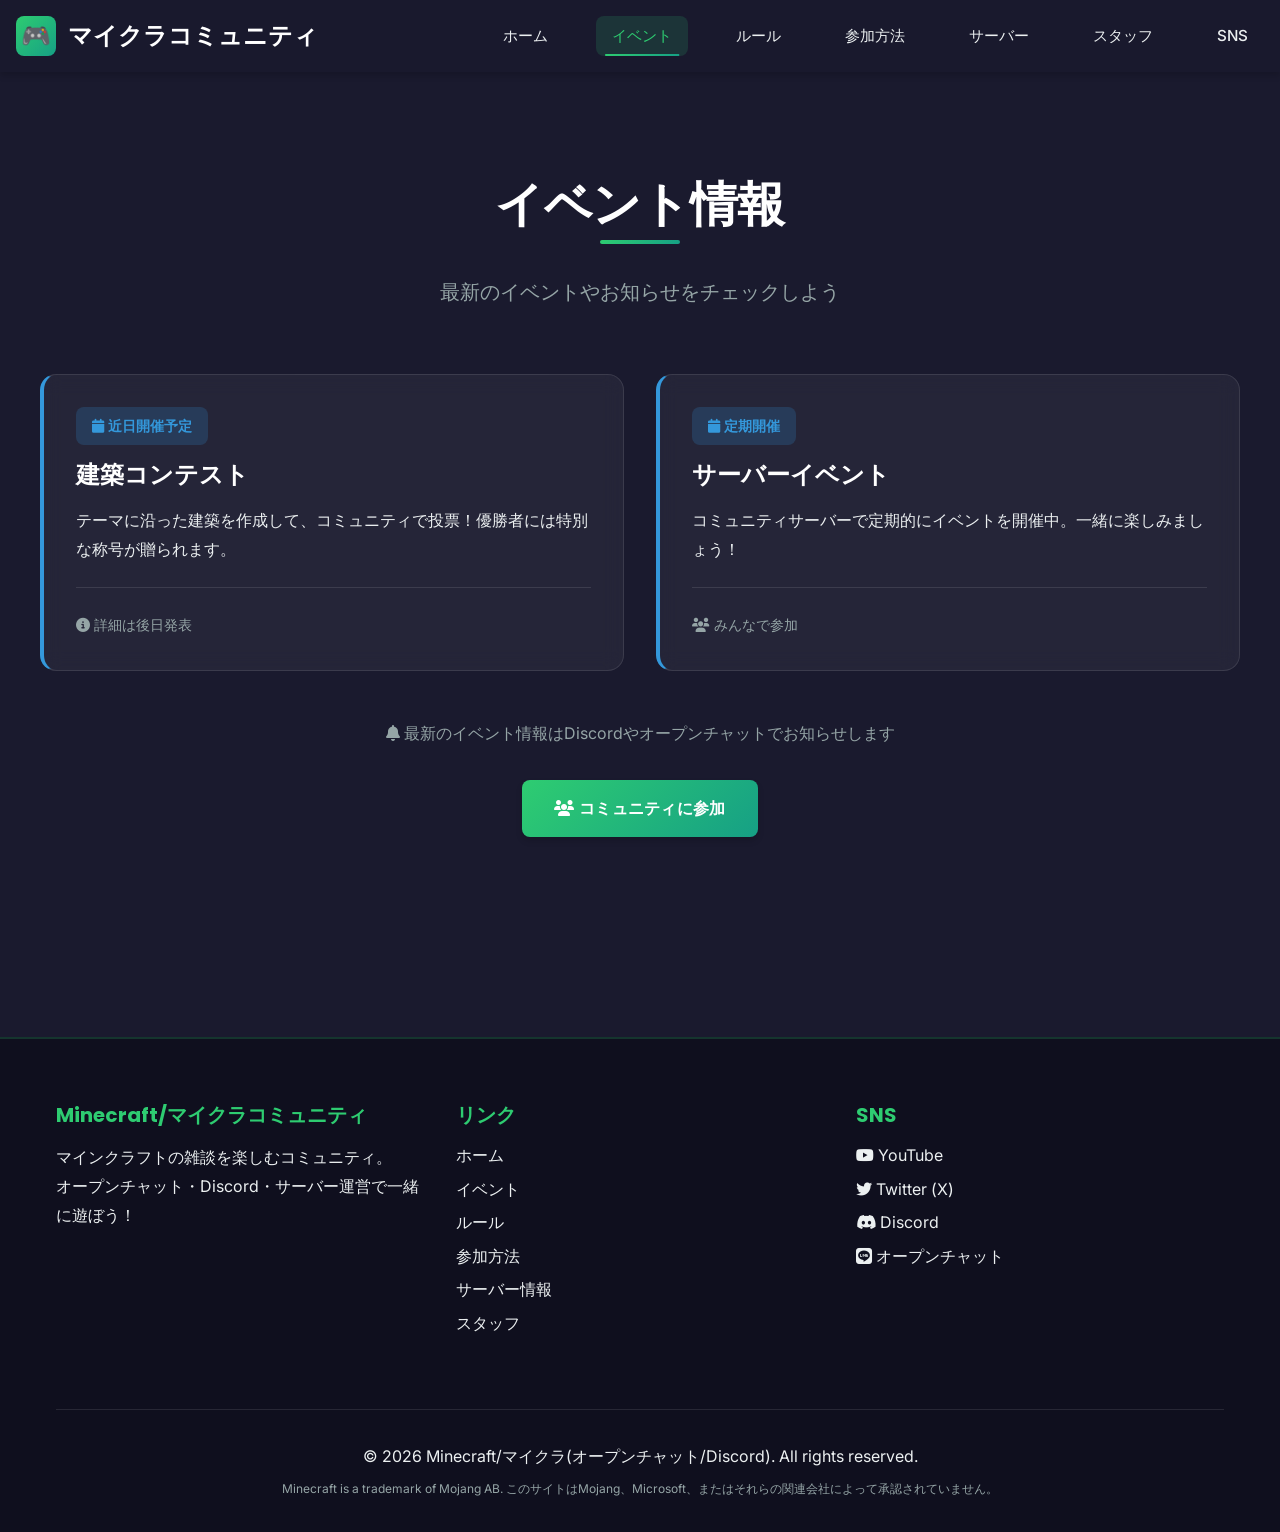
==== events.html @ e48aacde "ファイル分け" ====
<!DOCTYPE html>
<html lang="ja">
<head>
    <meta charset="UTF-8">
    <meta name="viewport" content="width=device-width, initial-scale=1.0">
    <meta name="description" content="マインクラフトコミュニティのイベント情報。最新のイベントやお知らせをチェック！">
    <meta name="keywords" content="マインクラフト,Minecraft,イベント,コミュニティ">
    
    <!-- OGP -->
    <meta property="og:title" content="イベント情報 - Minecraft/マイクラコミュニティ">
    <meta property="og:description" content="マインクラフトコミュニティの最新イベント情報">
    <meta property="og:type" content="website">
    
    <title>イベント情報 - Minecraft/マイクラコミュニティ</title>
    
    <!-- Font Awesome -->
    <link rel="stylesheet" href="https://cdnjs.cloudflare.com/ajax/libs/font-awesome/6.5.1/css/all.min.css">
    
    <!-- Main CSS -->
    <link rel="stylesheet" href="css/main.css">
</head>
<body>

    <!-- ヘッダー -->
    <header class="header">
        <div class="header__container">
            <a href="index.html" class="header__logo">
                <div class="header__logo-icon">🎮</div>
                <span>マイクラコミュニティ</span>
            </a>
            
            <nav class="nav">
                <ul class="nav__list">
                    <li class="nav__item"><a href="index.html" class="nav__link">ホーム</a></li>
                    <li class="nav__item"><a href="events.html" class="nav__link active">イベント</a></li>
                    <li class="nav__item"><a href="rules.html" class="nav__link">ルール</a></li>
                    <li class="nav__item"><a href="join.html" class="nav__link">参加方法</a></li>
                    <li class="nav__item"><a href="server.html" class="nav__link">サーバー</a></li>
                    <li class="nav__item"><a href="staff.html" class="nav__link">スタッフ</a></li>
                    <li class="nav__item"><a href="sns.html" class="nav__link">SNS</a></li>
                </ul>
            </nav>
            
            <button class="header__menu-toggle" aria-label="メニューを開く">
                <i class="fas fa-bars"></i>
            </button>
        </div>
    </header>

    <!-- イベント情報セクション -->
    <section class="section section--light" style="margin-top: 80px;">
        <div class="section__container">
            <header class="section__header scroll-reveal">
                <h2 class="section__title">イベント情報</h2>
                <p class="section__subtitle">最新のイベントやお知らせをチェックしよう</p>
            </header>
            
            <div class="section__content grid grid-2 scroll-reveal">
                <div class="card card--event hover-lift">
                    <span class="card__date"><i class="fas fa-calendar"></i> 近日開催予定</span>
                    <h3 class="card__title">建築コンテスト</h3>
                    <p class="card__description">テーマに沿った建築を作成して、コミュニティで投票！優勝者には特別な称号が贈られます。</p>
                    <div class="card__footer">
                        <small><i class="fas fa-info-circle"></i> 詳細は後日発表</small>
                    </div>
                </div>
                
                <div class="card card--event hover-lift">
                    <span class="card__date"><i class="fas fa-calendar"></i> 定期開催</span>
                    <h3 class="card__title">サーバーイベント</h3>
                    <p class="card__description">コミュニティサーバーで定期的にイベントを開催中。一緒に楽しみましょう！</p>
                    <div class="card__footer">
                        <small><i class="fas fa-users"></i> みんなで参加</small>
                    </div>
                </div>
            </div>
            
            <div style="text-align: center; margin-top: 3rem;">
                <p style="color: var(--text-muted);">
                    <i class="fas fa-bell"></i> 最新のイベント情報はDiscordやオープンチャットでお知らせします
                </p>
                <div style="margin-top: 2rem;">
                    <a href="join.html" class="btn btn--primary">
                        <i class="fas fa-users"></i> コミュニティに参加
                    </a>
                </div>
            </div>
        </div>
    </section>

    <!-- フッター -->
    <footer class="footer">
        <div class="footer__container">
            <div class="footer__content">
                <div class="footer__section">
                    <h3 class="footer__title">Minecraft/マイクラコミュニティ</h3>
                    <p>マインクラフトの雑談を楽しむコミュニティ。<br>オープンチャット・Discord・サーバー運営で一緒に遊ぼう！</p>
                </div>
                
                <div class="footer__section">
                    <h3 class="footer__title">リンク</h3>
                    <ul class="footer__links">
                        <li><a href="index.html">ホーム</a></li>
                        <li><a href="events.html">イベント</a></li>
                        <li><a href="rules.html">ルール</a></li>
                        <li><a href="join.html">参加方法</a></li>
                        <li><a href="server.html">サーバー情報</a></li>
                        <li><a href="staff.html">スタッフ</a></li>
                    </ul>
                </div>
                
                <div class="footer__section">
                    <h3 class="footer__title">SNS</h3>
                    <ul class="footer__links">
                        <li><a href="#"><i class="fab fa-youtube"></i> YouTube</a></li>
                        <li><a href="#"><i class="fab fa-twitter"></i> Twitter (X)</a></li>
                        <li><a href="#"><i class="fab fa-discord"></i> Discord</a></li>
                        <li><a href="#"><i class="fab fa-line"></i> オープンチャット</a></li>
                    </ul>
                </div>
            </div>
            
            <div class="footer__bottom">
                <p class="footer__copyright">
                    &copy; 2026 Minecraft/マイクラ(オープンチャット/Discord). All rights reserved.
                </p>
                <p style="font-size: 0.75rem; color: var(--text-muted); margin-top: 0.5rem;">
                    Minecraft is a trademark of Mojang AB. このサイトはMojang、Microsoft、またはそれらの関連会社によって承認されていません。
                </p>
            </div>
        </div>
    </footer>

    <!-- JavaScript -->
    <script src="js/main.js"></script>
</body>
</html>
---- css/main.css ----
/* ==========================================================================
   メインCSS - すべてのCSSファイルをインポート
   ========================================================================== */

/* Theme Layer */
@import url('theme/colors.css');

/* Base Layer */
@import url('base/reset.css');
@import url('base/typography.css');

/* Layout Layer */
@import url('layout/grid.css');
@import url('layout/header.css');
@import url('layout/footer.css');

/* Module Layer */
@import url('modules/navigation.css');
@import url('modules/hero.css');
@import url('modules/section.css');
@import url('modules/card.css');
@import url('modules/button.css');

/* State Layer */
@import url('state/state.css');
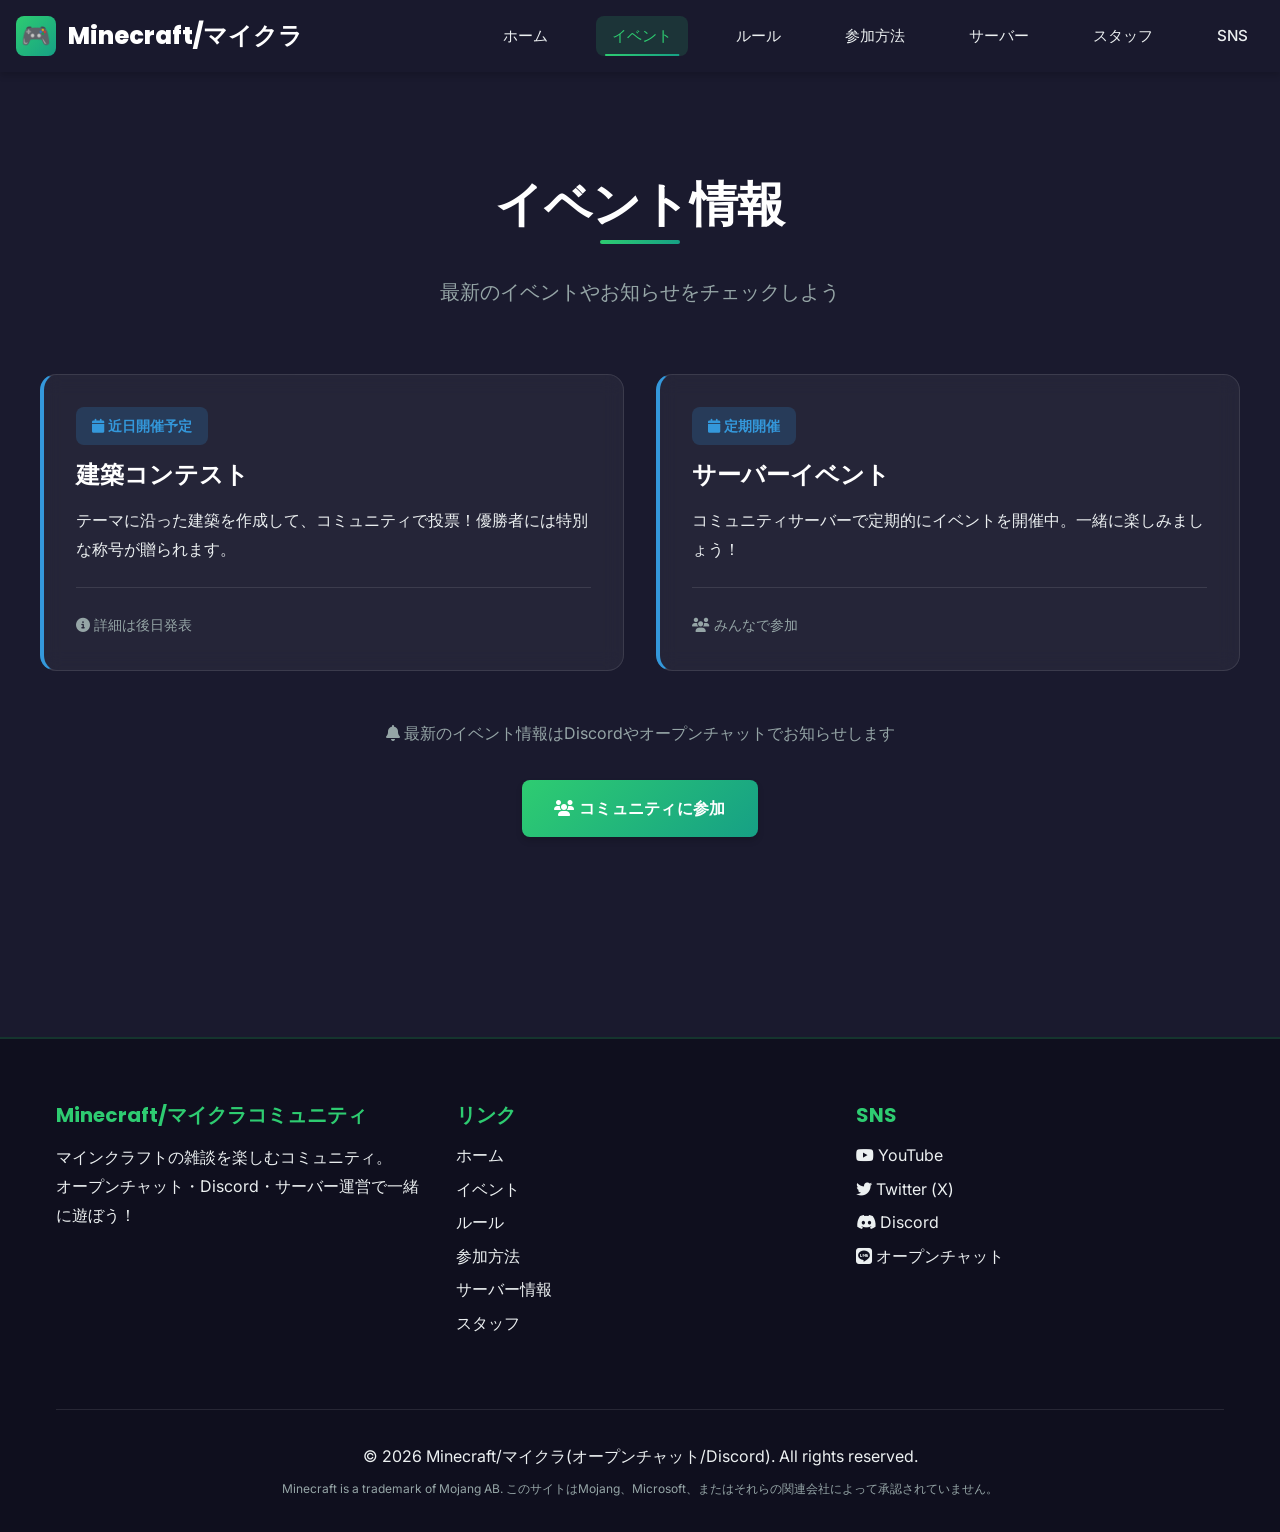
==== commit 27f2c56a: "調整" ====
--- a/events.html
+++ b/events.html
@@ -26,7 +26,7 @@
         <div class="header__container">
             <a href="index.html" class="header__logo">
                 <div class="header__logo-icon">🎮</div>
-                <span>マイクラコミュニティ</span>
+                <span>Minecraft/マイクラ</span>
             </a>
             
             <nav class="nav">
@@ -112,10 +112,10 @@
                 <div class="footer__section">
                     <h3 class="footer__title">SNS</h3>
                     <ul class="footer__links">
-                        <li><a href="#"><i class="fab fa-youtube"></i> YouTube</a></li>
-                        <li><a href="#"><i class="fab fa-twitter"></i> Twitter (X)</a></li>
-                        <li><a href="#"><i class="fab fa-discord"></i> Discord</a></li>
-                        <li><a href="#"><i class="fab fa-line"></i> オープンチャット</a></li>
+                        <li><a href="https://www.youtube.com/@MinecraftLineOC" target="_blank" rel="noopener noreferrer"><i class="fab fa-youtube"></i> YouTube</a></li>
+                        <li><a href="https://x.com/oc_minecraft" target="_blank" rel="noopener noreferrer"><i class="fab fa-twitter"></i> Twitter (X)</a></li>
+                        <li><a href="https://discord.gg/5mbHeUBGKd" target="_blank" rel="noopener noreferrer"><i class="fab fa-discord"></i> Discord</a></li>
+                        <li><a href="https://line.me/ti/g2/CJW2WW2DHXDSdOmx6ecle5YqvH-nFljGru4J6g?utm_source=invitation&utm_medium=link_copy&utm_campaign=default" target="_blank" rel="noopener noreferrer"><i class="fab fa-line"></i> オープンチャット</a></li>
                     </ul>
                 </div>
             </div>
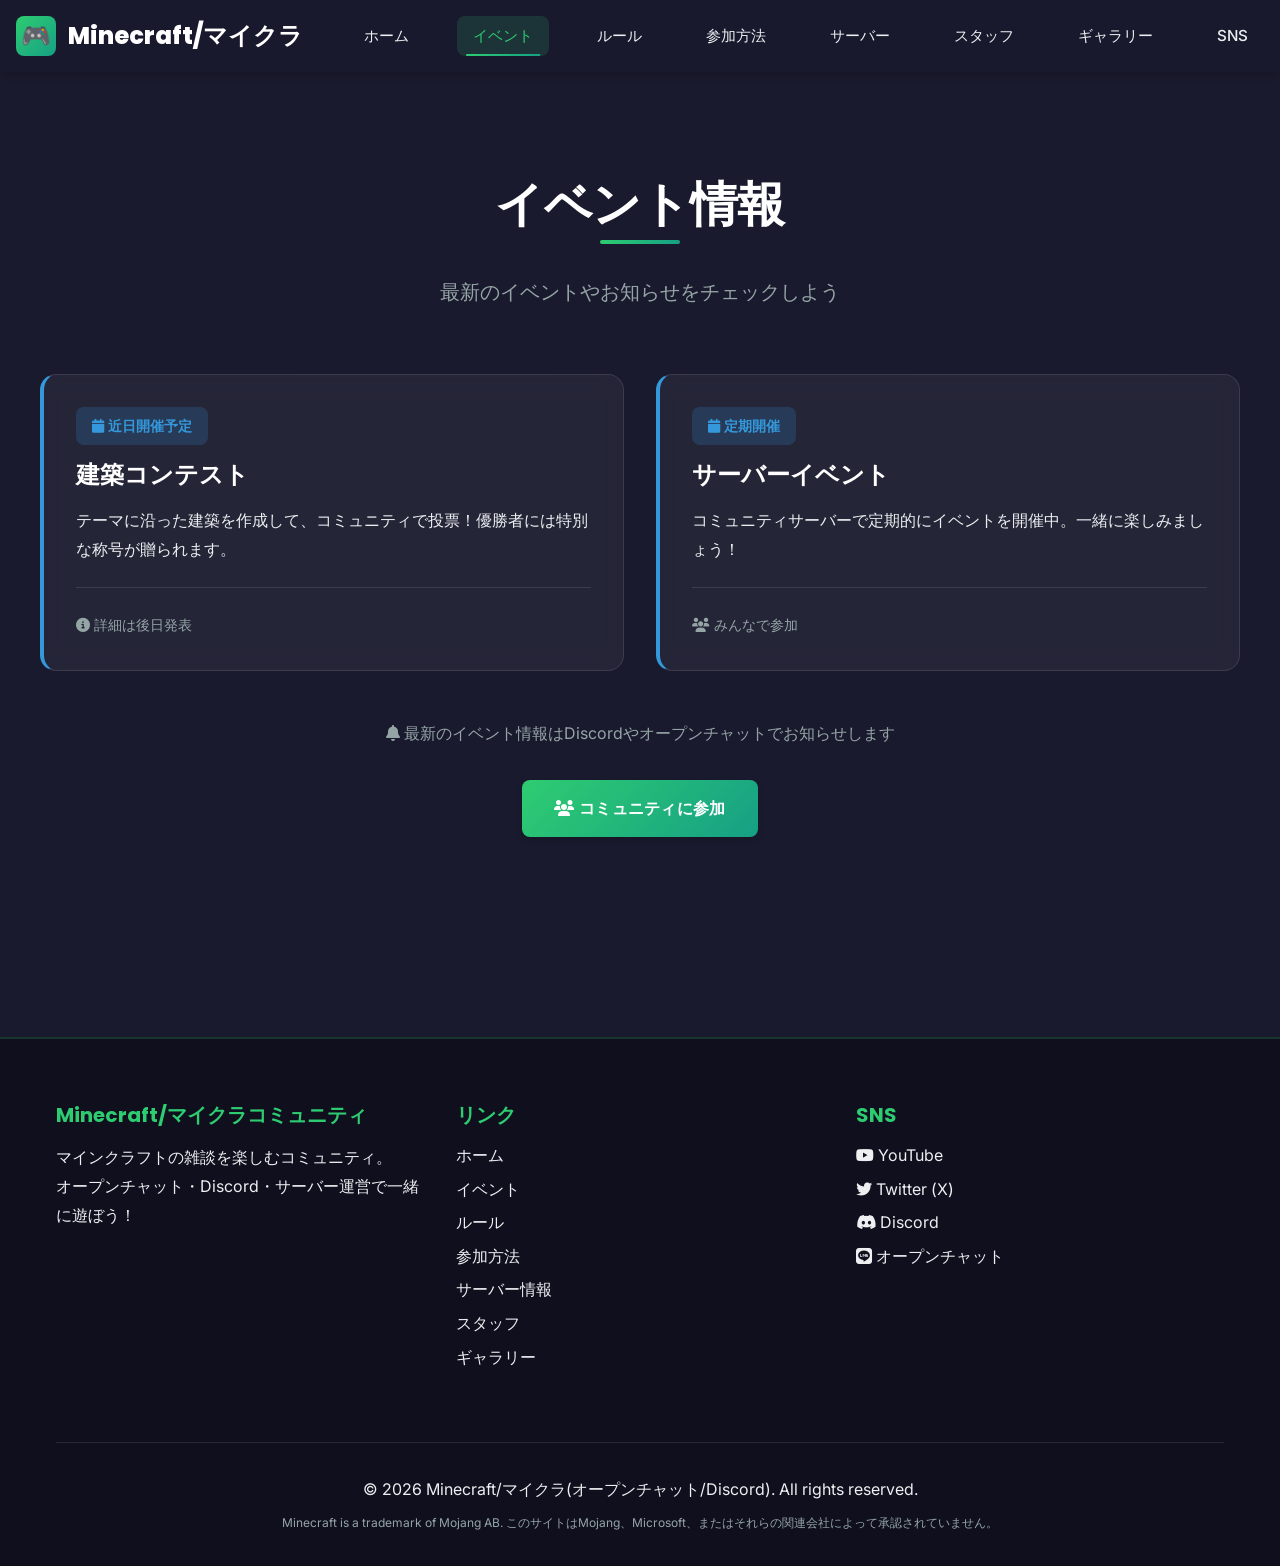
==== commit bbc4f06b: "ギャラリー更新" ====
--- a/events.html
+++ b/events.html
@@ -1,24 +1,26 @@
-<!DOCTYPE html>
+﻿<!DOCTYPE html>
 <html lang="ja">
+
 <head>
     <meta charset="UTF-8">
     <meta name="viewport" content="width=device-width, initial-scale=1.0">
     <meta name="description" content="マインクラフトコミュニティのイベント情報。最新のイベントやお知らせをチェック！">
     <meta name="keywords" content="マインクラフト,Minecraft,イベント,コミュニティ">
-    
+
     <!-- OGP -->
     <meta property="og:title" content="イベント情報 - Minecraft/マイクラコミュニティ">
     <meta property="og:description" content="マインクラフトコミュニティの最新イベント情報">
     <meta property="og:type" content="website">
-    
+
     <title>イベント情報 - Minecraft/マイクラコミュニティ</title>
-    
+
     <!-- Font Awesome -->
     <link rel="stylesheet" href="https://cdnjs.cloudflare.com/ajax/libs/font-awesome/6.5.1/css/all.min.css">
-    
+
     <!-- Main CSS -->
     <link rel="stylesheet" href="css/main.css">
 </head>
+
 <body>
 
     <!-- ヘッダー -->
@@ -28,7 +30,7 @@
                 <div class="header__logo-icon">🎮</div>
                 <span>Minecraft/マイクラ</span>
             </a>
-            
+
             <nav class="nav">
                 <ul class="nav__list">
                     <li class="nav__item"><a href="index.html" class="nav__link">ホーム</a></li>
@@ -37,10 +39,11 @@
                     <li class="nav__item"><a href="join.html" class="nav__link">参加方法</a></li>
                     <li class="nav__item"><a href="server.html" class="nav__link">サーバー</a></li>
                     <li class="nav__item"><a href="staff.html" class="nav__link">スタッフ</a></li>
+                    <li class="nav__item"><a href="gallery.html" class="nav__link">ギャラリー</a></li>
                     <li class="nav__item"><a href="sns.html" class="nav__link">SNS</a></li>
                 </ul>
             </nav>
-            
+
             <button class="header__menu-toggle" aria-label="メニューを開く">
                 <i class="fas fa-bars"></i>
             </button>
@@ -54,7 +57,7 @@
                 <h2 class="section__title">イベント情報</h2>
                 <p class="section__subtitle">最新のイベントやお知らせをチェックしよう</p>
             </header>
-            
+
             <div class="section__content grid grid-2 scroll-reveal">
                 <div class="card card--event hover-lift">
                     <span class="card__date"><i class="fas fa-calendar"></i> 近日開催予定</span>
@@ -64,7 +67,7 @@
                         <small><i class="fas fa-info-circle"></i> 詳細は後日発表</small>
                     </div>
                 </div>
-                
+
                 <div class="card card--event hover-lift">
                     <span class="card__date"><i class="fas fa-calendar"></i> 定期開催</span>
                     <h3 class="card__title">サーバーイベント</h3>
@@ -74,7 +77,7 @@
                     </div>
                 </div>
             </div>
-            
+
             <div style="text-align: center; margin-top: 3rem;">
                 <p style="color: var(--text-muted);">
                     <i class="fas fa-bell"></i> 最新のイベント情報はDiscordやオープンチャットでお知らせします
@@ -96,7 +99,7 @@
                     <h3 class="footer__title">Minecraft/マイクラコミュニティ</h3>
                     <p>マインクラフトの雑談を楽しむコミュニティ。<br>オープンチャット・Discord・サーバー運営で一緒に遊ぼう！</p>
                 </div>
-                
+
                 <div class="footer__section">
                     <h3 class="footer__title">リンク</h3>
                     <ul class="footer__links">
@@ -106,20 +109,25 @@
                         <li><a href="join.html">参加方法</a></li>
                         <li><a href="server.html">サーバー情報</a></li>
                         <li><a href="staff.html">スタッフ</a></li>
+                        <li><a href="gallery.html">ギャラリー</a></li>
                     </ul>
                 </div>
-                
+
                 <div class="footer__section">
                     <h3 class="footer__title">SNS</h3>
                     <ul class="footer__links">
-                        <li><a href="https://www.youtube.com/@MinecraftLineOC" target="_blank" rel="noopener noreferrer"><i class="fab fa-youtube"></i> YouTube</a></li>
-                        <li><a href="https://x.com/oc_minecraft" target="_blank" rel="noopener noreferrer"><i class="fab fa-twitter"></i> Twitter (X)</a></li>
-                        <li><a href="https://discord.gg/5mbHeUBGKd" target="_blank" rel="noopener noreferrer"><i class="fab fa-discord"></i> Discord</a></li>
-                        <li><a href="https://line.me/ti/g2/CJW2WW2DHXDSdOmx6ecle5YqvH-nFljGru4J6g?utm_source=invitation&utm_medium=link_copy&utm_campaign=default" target="_blank" rel="noopener noreferrer"><i class="fab fa-line"></i> オープンチャット</a></li>
+                        <li><a href="https://www.youtube.com/@MinecraftLineOC" target="_blank"
+                                rel="noopener noreferrer"><i class="fab fa-youtube"></i> YouTube</a></li>
+                        <li><a href="https://x.com/oc_minecraft" target="_blank" rel="noopener noreferrer"><i
+                                    class="fab fa-twitter"></i> Twitter (X)</a></li>
+                        <li><a href="https://discord.gg/5mbHeUBGKd" target="_blank" rel="noopener noreferrer"><i
+                                    class="fab fa-discord"></i> Discord</a></li>
+                        <li><a href="https://line.me/ti/g2/CJW2WW2DHXDSdOmx6ecle5YqvH-nFljGru4J6g?utm_source=invitation&utm_medium=link_copy&utm_campaign=default"
+                                target="_blank" rel="noopener noreferrer"><i class="fab fa-line"></i> オープンチャット</a></li>
                     </ul>
                 </div>
             </div>
-            
+
             <div class="footer__bottom">
                 <p class="footer__copyright">
                     &copy; 2026 Minecraft/マイクラ(オープンチャット/Discord). All rights reserved.
@@ -134,4 +142,5 @@
     <!-- JavaScript -->
     <script src="js/main.js"></script>
 </body>
-</html>
+
+</html>
--- a/css/main.css
+++ b/css/main.css
@@ -20,6 +20,7 @@
 @import url('modules/section.css');
 @import url('modules/card.css');
 @import url('modules/button.css');
+@import url('modules/gallery.css');
 
 /* State Layer */
-@import url('state/state.css');
+@import url('state/state.css');
